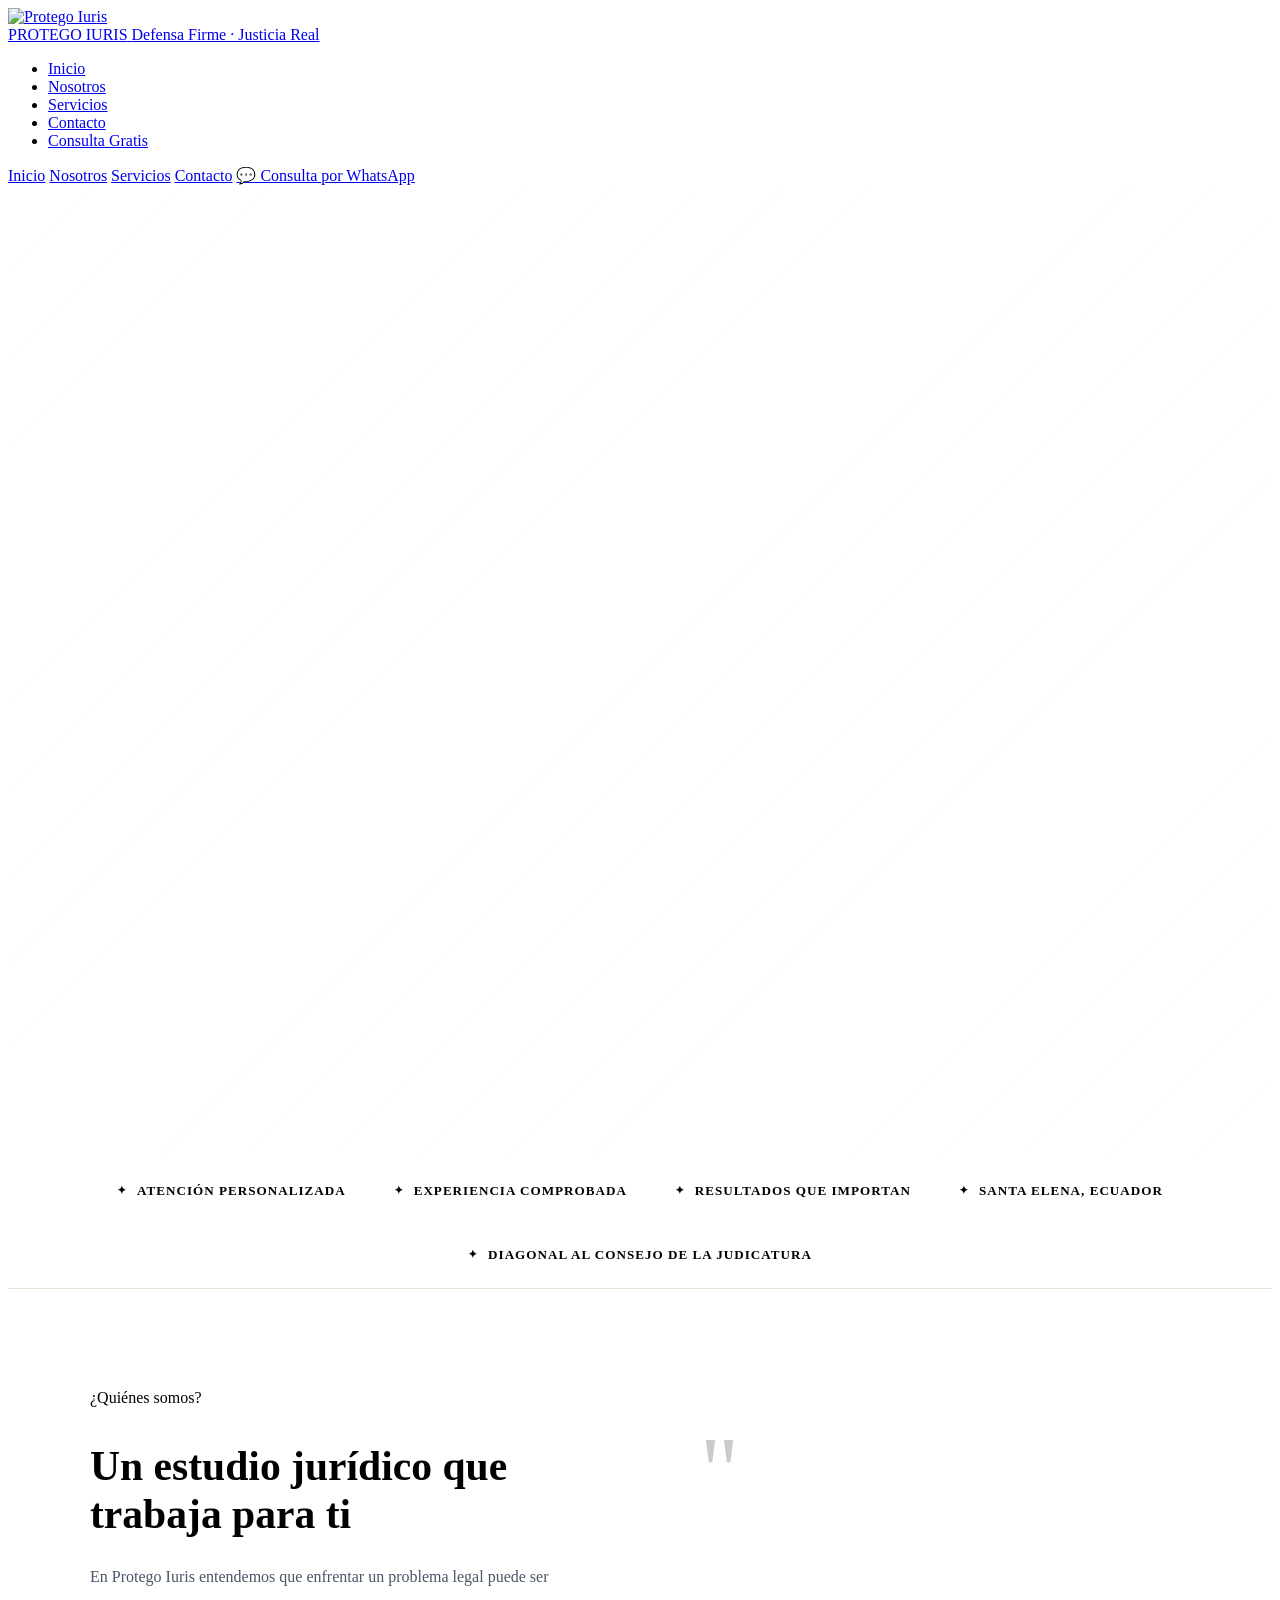
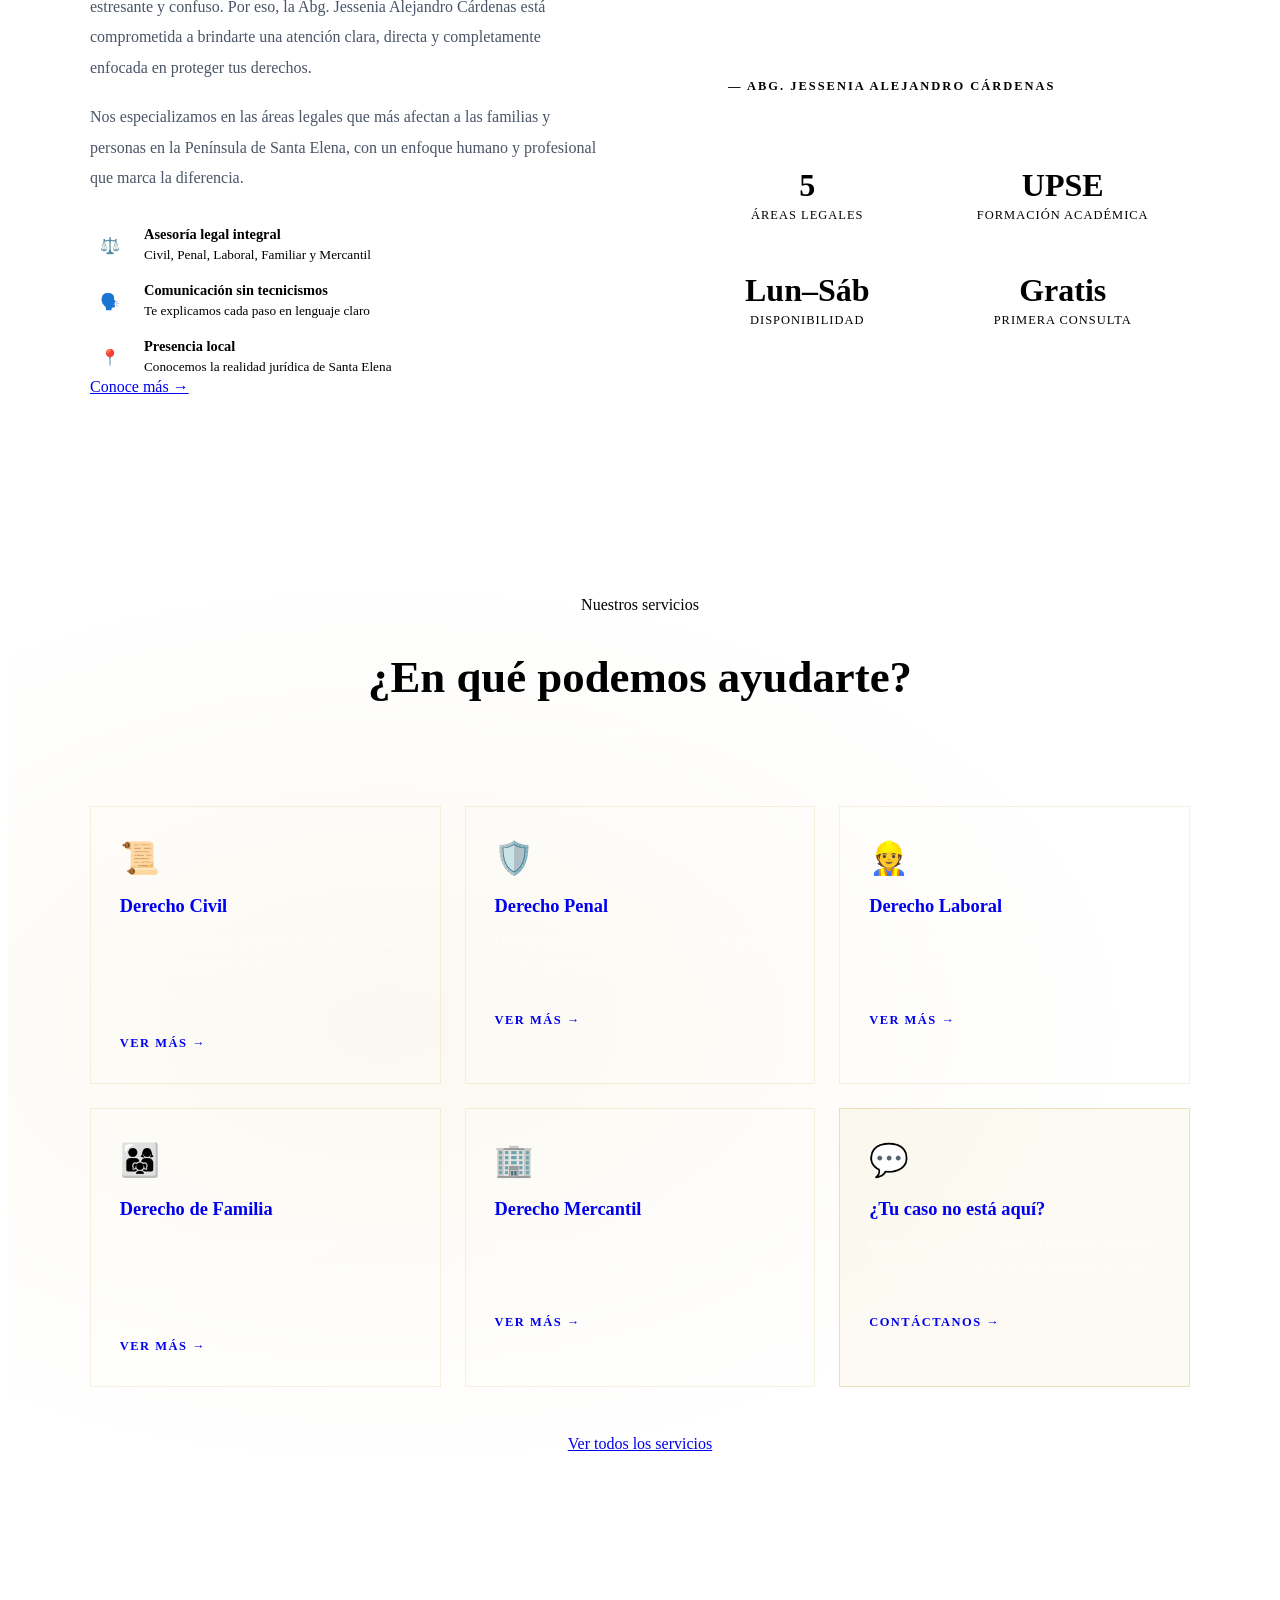
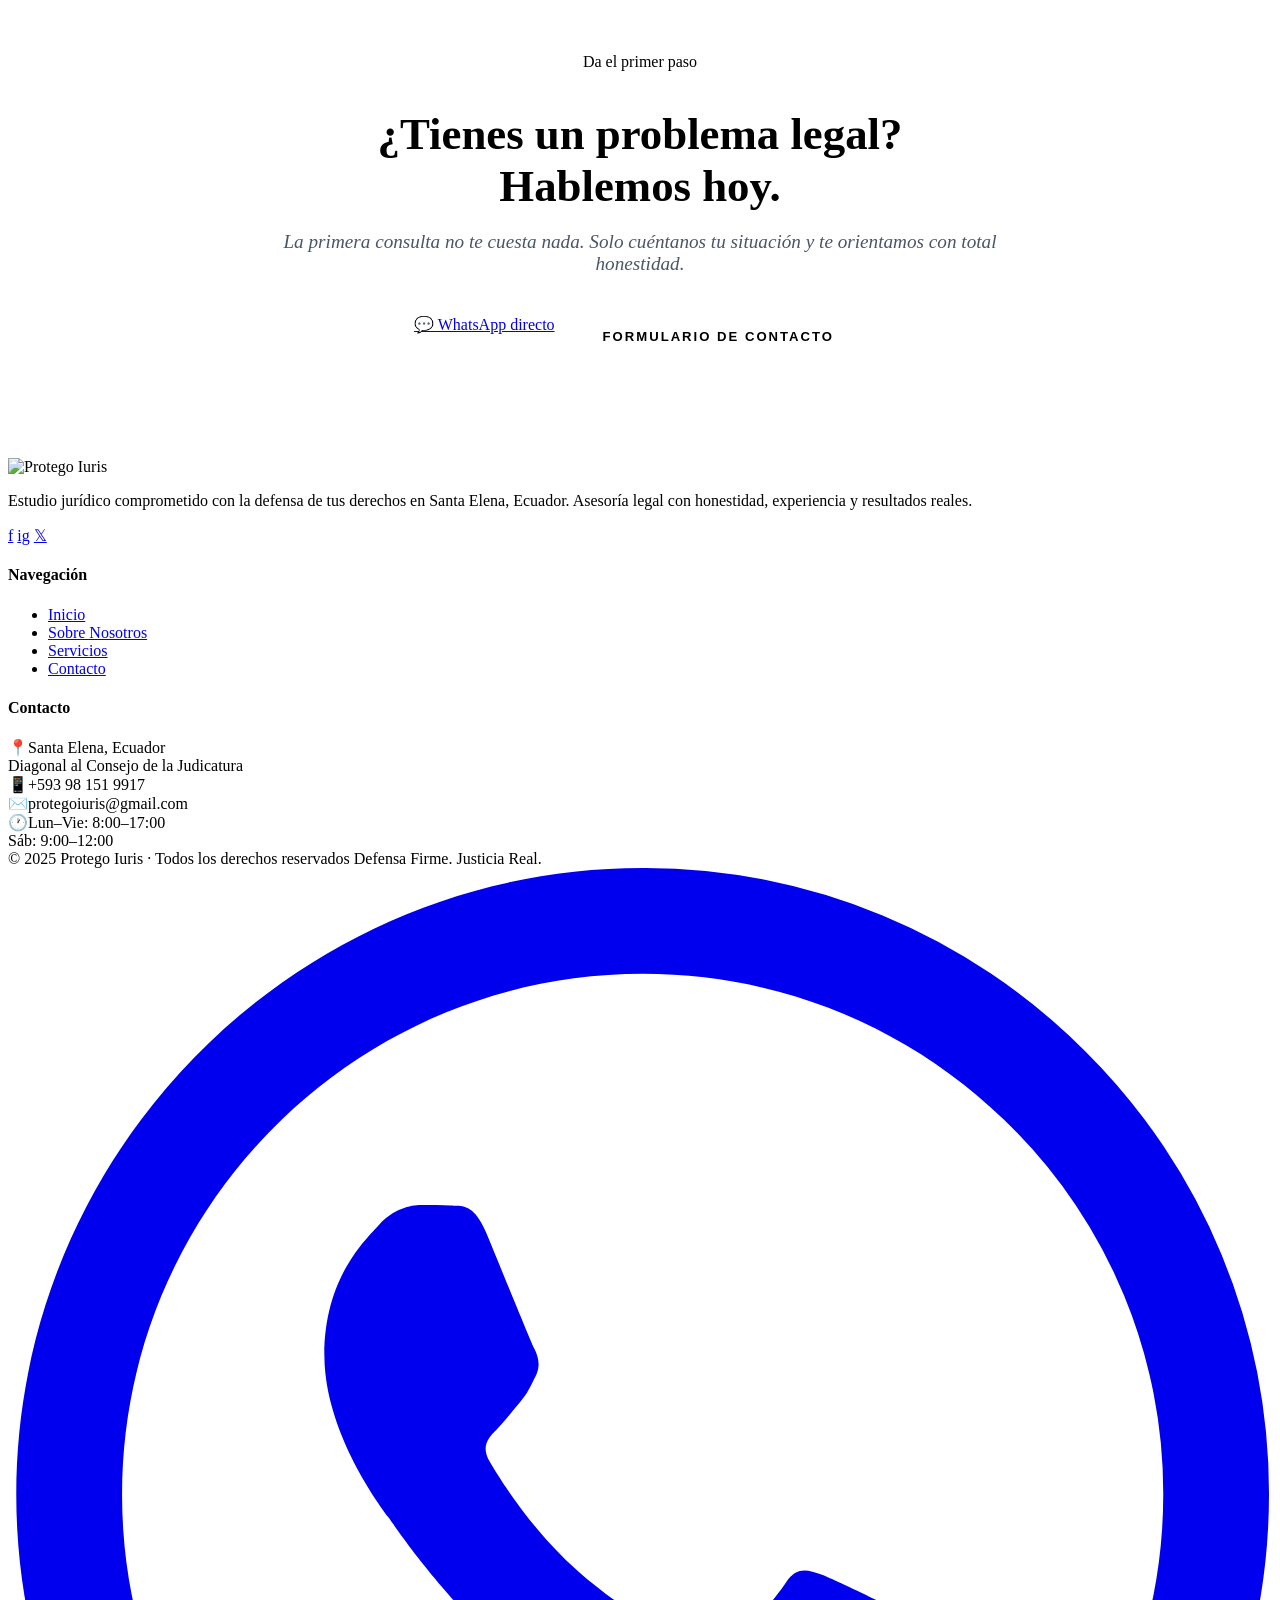
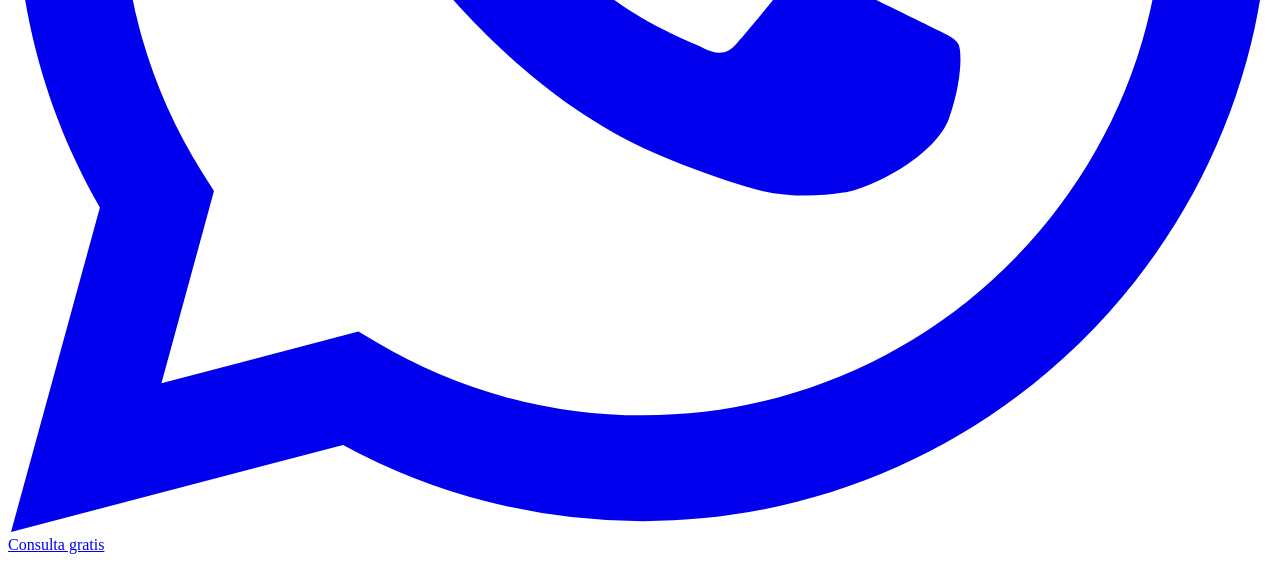
==== index.html @ c6a7cbed "Crear index.html" ====
<!DOCTYPE html>

<html lang="es">
<head>
  <meta charset="UTF-8"/>
  <meta name="viewport" content="width=device-width, initial-scale=1.0"/>
  <meta name="description" content="Protego Iuris — Estudio jurídico en Santa Elena, Ecuador. Defensa legal en derecho civil, penal, laboral, familiar y mercantil. Abg. Jessenia Alejandro Cárdenas."/>
  <title>Protego Iuris | Defensa Firme, Justicia Real</title>
  <link rel="stylesheet" href="styles.css"/>
  <style>
    /* ===== HERO ===== */
    .hero {
      min-height: 100vh;
      background: linear-gradient(135deg, var(--navy-dark) 0%, var(--navy) 55%, #1E3560 100%);
      display: flex;
      align-items: center;
      position: relative;
      overflow: hidden;
      padding-top: 72px;
    }

```
.hero::before {
  content: '';
  position: absolute;
  inset: 0;
  background: 
    radial-gradient(ellipse at 80% 50%, rgba(201,160,48,0.1) 0%, transparent 60%),
    radial-gradient(ellipse at 20% 80%, rgba(201,160,48,0.05) 0%, transparent 50%);
}

/* Diagonal decorativo */
.hero::after {
  content: '';
  position: absolute;
  right: 0;
  top: 0;
  bottom: 0;
  width: 42%;
  background: rgba(255,255,255,0.02);
  clip-path: polygon(15% 0, 100% 0, 100% 100%, 0% 100%);
}

/* Líneas decorativas de fondo */
.hero-bg-lines {
  position: absolute;
  inset: 0;
  overflow: hidden;
  pointer-events: none;
}

.hero-bg-lines::before {
  content: '';
  position: absolute;
  top: -50%;
  left: -10%;
  width: 120%;
  height: 200%;
  background: repeating-linear-gradient(
    -45deg,
    transparent,
    transparent 60px,
    rgba(201,160,48,0.015) 60px,
    rgba(201,160,48,0.015) 61px
  );
}

.hero-inner {
  max-width: 1200px;
  margin: 0 auto;
  padding: 0 2rem;
  display: grid;
  grid-template-columns: 1fr 1fr;
  gap: 4rem;
  align-items: center;
  position: relative;
  z-index: 1;
  width: 100%;
}

.hero-content {
  opacity: 0;
  animation: fadeUp 1s ease 0.2s forwards;
}

.hero-badge {
  display: inline-flex;
  align-items: center;
  gap: 8px;
  background: rgba(201,160,48,0.12);
  border: 1px solid rgba(201,160,48,0.3);
  padding: 6px 16px;
  border-radius: 2px;
  margin-bottom: 1.5rem;
}

.hero-badge span {
  font-size: 0.72rem;
  letter-spacing: 3px;
  text-transform: uppercase;
  color: var(--gold);
  font-weight: 700;
}

.hero-badge::before {
  content: '';
  width: 6px;
  height: 6px;
  border-radius: 50%;
  background: var(--gold);
  animation: pulse-gold 2s infinite;
}

@keyframes pulse-gold {
  0%, 100% { opacity: 1; transform: scale(1); }
  50% { opacity: 0.5; transform: scale(0.8); }
}

.hero h1 {
  font-size: clamp(2.4rem, 5vw, 3.8rem);
  color: var(--white);
  line-height: 1.1;
  margin-bottom: 1.5rem;
}

.hero h1 em {
  color: var(--gold);
  font-style: normal;
}

.hero-desc {
  font-family: 'Cormorant Garamond', serif;
  font-size: 1.2rem;
  color: rgba(255,255,255,0.72);
  margin-bottom: 2.5rem;
  line-height: 1.8;
  max-width: 480px;
}

.hero-buttons {
  display: flex;
  gap: 1rem;
  flex-wrap: wrap;
  margin-bottom: 3rem;
}

.hero-stats {
  display: flex;
  gap: 2.5rem;
  padding-top: 2rem;
  border-top: 1px solid var(--border);
}

.hero-stat-num {
  font-family: 'Playfair Display', serif;
  font-size: 2rem;
  color: var(--gold);
  font-weight: 700;
  line-height: 1;
}

.hero-stat-label {
  font-size: 0.78rem;
  color: rgba(255,255,255,0.55);
  letter-spacing: 1px;
  margin-top: 4px;
}

/* Hero visual */
.hero-visual {
  display: flex;
  justify-content: center;
  align-items: center;
  position: relative;
  opacity: 0;
  animation: fadeIn 1.2s ease 0.5s forwards;
}

.hero-img-wrap {
  position: relative;
  width: 380px;
  height: 460px;
}

.hero-img-wrap img {
  width: 100%;
  height: 100%;
  object-fit: cover;
  object-position: center top;
  display: block;
  position: relative;
  z-index: 2;
  clip-path: polygon(0 0, 100% 0, 100% 90%, 90% 100%, 0 100%);
}

/* Marco dorado */
.hero-img-frame {
  position: absolute;
  top: -14px;
  right: -14px;
  bottom: 14px;
  left: 14px;
  border: 2px solid var(--gold);
  opacity: 0.4;
  z-index: 1;
  clip-path: polygon(0 0, 100% 0, 100% 90%, 90% 100%, 0 100%);
}

.hero-img-badge {
  position: absolute;
  bottom: -20px;
  left: -20px;
  background: var(--gold);
  color: var(--navy);
  padding: 16px 20px;
  z-index: 3;
  text-align: center;
}

.hero-img-badge strong {
  display: block;
  font-family: 'Playfair Display', serif;
  font-size: 1rem;
  font-weight: 700;
}

.hero-img-badge span {
  font-size: 0.7rem;
  font-weight: 300;
  letter-spacing: 1px;
}

/* ===== TRUST BAR ===== */
.trust-bar {
  background: var(--off-white);
  border-top: 3px solid var(--gold);
  border-bottom: 1px solid #e8e0d0;
  padding: 1.6rem 2rem;
}

.trust-bar-inner {
  max-width: 1100px;
  margin: 0 auto;
  display: flex;
  justify-content: center;
  gap: 3rem;
  flex-wrap: wrap;
}

.trust-item {
  display: flex;
  align-items: center;
  gap: 10px;
  font-size: 0.82rem;
  font-weight: 700;
  letter-spacing: 1px;
  text-transform: uppercase;
  color: var(--navy);
}

.trust-item::before {
  content: '✦';
  color: var(--gold);
  font-size: 0.7rem;
}

/* ===== INTRO ===== */
.intro-section {
  padding: 100px 2rem;
  max-width: 1100px;
  margin: 0 auto;
  display: grid;
  grid-template-columns: 1fr 1fr;
  gap: 5rem;
  align-items: center;
}

.intro-text h2 {
  font-size: clamp(1.8rem, 3.5vw, 2.6rem);
  margin-bottom: 1.5rem;
  color: var(--navy);
}

.intro-text p {
  color: #4A5568;
  margin-bottom: 1.2rem;
  font-size: 1rem;
  line-height: 1.9;
}

.intro-features {
  display: flex;
  flex-direction: column;
  gap: 1rem;
  margin-top: 2rem;
}

.intro-feature {
  display: flex;
  gap: 14px;
  align-items: flex-start;
}

.intro-feature-icon {
  width: 40px;
  height: 40px;
  background: linear-gradient(135deg, var(--gold), var(--gold-dark));
  display: flex;
  align-items: center;
  justify-content: center;
  flex-shrink: 0;
  font-size: 1rem;
  clip-path: polygon(10px 0, 100% 0, 100% calc(100% - 10px), calc(100% - 10px) 100%, 0 100%, 0 10px);
}

.intro-feature-text strong {
  display: block;
  font-size: 0.9rem;
  color: var(--navy);
  margin-bottom: 2px;
}

.intro-feature-text span {
  font-size: 0.83rem;
  color: var(--text-light);
}

.intro-visual {
  position: relative;
}

.intro-quote-box {
  background: var(--navy);
  color: var(--white);
  padding: 3rem;
  position: relative;
  border-left: 4px solid var(--gold);
}

.intro-quote-box::before {
  content: '"';
  font-family: 'Playfair Display', serif;
  font-size: 6rem;
  color: var(--gold);
  opacity: 0.2;
  position: absolute;
  top: -10px;
  left: 20px;
  line-height: 1;
}

.intro-quote-box blockquote {
  font-family: 'Cormorant Garamond', serif;
  font-size: 1.4rem;
  font-style: italic;
  color: rgba(255,255,255,0.9);
  line-height: 1.7;
  margin-bottom: 1.5rem;
  position: relative;
}

.intro-quote-author {
  font-size: 0.78rem;
  letter-spacing: 2px;
  text-transform: uppercase;
  color: var(--gold);
  font-weight: 700;
}

.intro-mini-stats {
  display: grid;
  grid-template-columns: 1fr 1fr;
  gap: 1px;
  margin-top: 1px;
  background: var(--border);
}

.intro-mini-stat {
  background: var(--off-white);
  padding: 1.5rem;
  text-align: center;
}

.intro-mini-stat-num {
  font-family: 'Playfair Display', serif;
  font-size: 2rem;
  color: var(--gold);
  font-weight: 700;
}

.intro-mini-stat-label {
  font-size: 0.78rem;
  color: var(--text-light);
  text-transform: uppercase;
  letter-spacing: 1px;
  margin-top: 4px;
}

/* ===== SERVICIOS PREVIEW ===== */
.servicios-preview {
  background: var(--navy);
  padding: 100px 2rem;
  position: relative;
  overflow: hidden;
}

.servicios-preview::before {
  content: '';
  position: absolute;
  inset: 0;
  background: radial-gradient(ellipse at 30% 50%, rgba(201,160,48,0.07) 0%, transparent 60%);
}

.servicios-preview-inner {
  max-width: 1100px;
  margin: 0 auto;
  position: relative;
}

.section-header {
  text-align: center;
  margin-bottom: 4rem;
}

.section-header h2 {
  font-size: clamp(1.8rem, 4vw, 2.8rem);
  color: var(--white);
  margin-bottom: 1rem;
}

.section-header p {
  color: rgba(255,255,255,0.6);
  font-family: 'Cormorant Garamond', serif;
  font-size: 1.15rem;
  font-style: italic;
}

.servicios-grid {
  display: grid;
  grid-template-columns: repeat(3, 1fr);
  gap: 1.5rem;
  margin-bottom: 3rem;
}

.servicio-card {
  background: rgba(255,255,255,0.04);
  border: 1px solid rgba(201,160,48,0.15);
  padding: 2rem 1.8rem;
  transition: all 0.4s ease;
  position: relative;
  overflow: hidden;
  text-decoration: none;
  display: block;
}

.servicio-card::before {
  content: '';
  position: absolute;
  bottom: 0;
  left: 0;
  right: 0;
  height: 3px;
  background: linear-gradient(90deg, var(--gold), var(--gold-light));
  transform: scaleX(0);
  transition: transform 0.4s ease;
}

.servicio-card:hover {
  background: rgba(255,255,255,0.07);
  border-color: rgba(201,160,48,0.35);
  transform: translateY(-4px);
}

.servicio-card:hover::before {
  transform: scaleX(1);
}

.servicio-icon {
  font-size: 2rem;
  margin-bottom: 1.2rem;
  display: block;
}

.servicio-card h3 {
  font-size: 1.15rem;
  color: var(--white);
  margin-bottom: 0.8rem;
}

.servicio-card p {
  font-size: 0.88rem;
  color: rgba(255,255,255,0.55);
  line-height: 1.7;
}

.servicio-card .card-link {
  display: inline-flex;
  align-items: center;
  gap: 6px;
  margin-top: 1.2rem;
  font-size: 0.78rem;
  color: var(--gold);
  font-weight: 700;
  letter-spacing: 1.5px;
  text-transform: uppercase;
}

/* ===== CTA SECTION ===== */
.cta-section {
  padding: 100px 2rem;
  background: var(--off-white);
}

.cta-inner {
  max-width: 750px;
  margin: 0 auto;
  text-align: center;
}

.cta-inner h2 {
  font-size: clamp(1.8rem, 4vw, 2.8rem);
  color: var(--navy);
  margin-bottom: 1.2rem;
}

.cta-inner p {
  color: #4A5568;
  font-size: 1.05rem;
  margin-bottom: 2.5rem;
  font-family: 'Cormorant Garamond', serif;
  font-style: italic;
  font-size: 1.2rem;
}

.cta-buttons {
  display: flex;
  gap: 1rem;
  justify-content: center;
  flex-wrap: wrap;
}

.btn-navy {
  display: inline-flex;
  align-items: center;
  gap: 8px;
  background: var(--navy);
  color: var(--white);
  padding: 14px 32px;
  font-family: 'Lato', sans-serif;
  font-size: 0.82rem;
  font-weight: 700;
  letter-spacing: 2px;
  text-transform: uppercase;
  text-decoration: none;
  transition: all 0.3s;
  clip-path: polygon(0 0, calc(100% - 10px) 0, 100% 10px, 100% 100%, 10px 100%, 0 calc(100% - 10px));
}

.btn-navy:hover {
  background: var(--navy-mid);
  transform: translateY(-2px);
}

/* ===== RESPONSIVE ===== */
@media (max-width: 900px) {
  .hero-inner { grid-template-columns: 1fr; gap: 3rem; }
  .hero-visual { display: none; }
  .intro-section { grid-template-columns: 1fr; gap: 3rem; }
  .servicios-grid { grid-template-columns: 1fr 1fr; }
}

@media (max-width: 600px) {
  .servicios-grid { grid-template-columns: 1fr; }
  .hero-stats { gap: 1.5rem; }
  .trust-bar-inner { gap: 1.5rem; }
}
```

  </style>
</head>
<body>

<!-- NAVBAR -->

<nav class="navbar" id="navbar">
  <a href="index.html" class="nav-brand">
    <img src="logo.png" alt="Protego Iuris" class="nav-logo"/>
    <div class="nav-brand-text">
      <span class="nav-brand-name">PROTEGO IURIS</span>
      <span class="nav-brand-tagline">Defensa Firme · Justicia Real</span>
    </div>
  </a>
  <ul class="nav-links">
    <li><a href="index.html" class="active">Inicio</a></li>
    <li><a href="sobre-nosotros.html">Nosotros</a></li>
    <li><a href="servicios.html">Servicios</a></li>
    <li><a href="contacto.html">Contacto</a></li>
    <li><a href="https://wa.me/593981519917?text=Hola%2C%20me%20gustar%C3%ADa%20obtener%20informaci%C3%B3n%20sobre%20los%20servicios%20de%20Protego%20Iuris." target="_blank" class="nav-cta">Consulta Gratis</a></li>
  </ul>
  <div class="nav-toggle" id="navToggle">
    <span></span><span></span><span></span>
  </div>
</nav>

<!-- MOBILE MENU -->

<div class="mobile-menu" id="mobileMenu">
  <a href="index.html">Inicio</a>
  <a href="sobre-nosotros.html">Nosotros</a>
  <a href="servicios.html">Servicios</a>
  <a href="contacto.html">Contacto</a>
  <a href="https://wa.me/593981519917?text=Hola%2C%20me%20gustar%C3%ADa%20obtener%20informaci%C3%B3n%20sobre%20los%20servicios%20de%20Protego%20Iuris." target="_blank">💬 Consulta por WhatsApp</a>
</div>

<!-- HERO -->

<section class="hero">
  <div class="hero-bg-lines"></div>
  <div class="hero-inner">
    <div class="hero-content">
      <div class="hero-badge">
        <span>Estudio Jurídico · Santa Elena, Ecuador</span>
      </div>
      <h1>Tu <em>defensa firme,</em><br/>tu justicia real.</h1>
      <p class="hero-desc">Asesoría legal integral con experiencia, honestidad y compromiso. Porque cada caso es una familia, no solo un expediente.</p>
      <div class="hero-buttons">
        <a href="https://wa.me/593981519917?text=Hola%2C%20me%20gustar%C3%ADa%20obtener%20informaci%C3%B3n%20sobre%20los%20servicios%20de%20Protego%20Iuris." target="_blank" class="btn-primary">💬 Consulta Gratis</a>
        <a href="servicios.html" class="btn-outline">Ver Servicios</a>
      </div>
      <div class="hero-stats">
        <div>
          <div class="hero-stat-num">5+</div>
          <div class="hero-stat-label">Áreas de práctica</div>
        </div>
        <div>
          <div class="hero-stat-num">100%</div>
          <div class="hero-stat-label">Compromiso</div>
        </div>
        <div>
          <div class="hero-stat-num">24h</div>
          <div class="hero-stat-label">Respuesta WhatsApp</div>
        </div>
      </div>
    </div>
    <div class="hero-visual">
      <div class="hero-img-wrap">
        <img src="foto-abogada.png" alt="Abg. Jessenia Alejandro Cárdenas"/>
        <div class="hero-img-frame"></div>
        <div class="hero-img-badge">
          <strong>Abg. Jessenia Alejandro</strong>
          <span>Cárdenas · UPSE</span>
        </div>
      </div>
    </div>
  </div>
</section>

<!-- TRUST BAR -->

<div class="trust-bar">
  <div class="trust-bar-inner">
    <div class="trust-item">Atención personalizada</div>
    <div class="trust-item">Experiencia comprobada</div>
    <div class="trust-item">Resultados que importan</div>
    <div class="trust-item">Santa Elena, Ecuador</div>
    <div class="trust-item">Diagonal al Consejo de la Judicatura</div>
  </div>
</div>

<!-- INTRO -->

<section class="intro-section">
  <div class="intro-text">
    <span class="section-label">¿Quiénes somos?</span>
    <h2>Un estudio jurídico que trabaja <em style="color:var(--gold); font-style:normal;">para ti</em></h2>
    <div class="gold-line"></div>
    <p>En Protego Iuris entendemos que enfrentar un problema legal puede ser estresante y confuso. Por eso, la Abg. Jessenia Alejandro Cárdenas está comprometida a brindarte una atención clara, directa y completamente enfocada en proteger tus derechos.</p>
    <p>Nos especializamos en las áreas legales que más afectan a las familias y personas en la Península de Santa Elena, con un enfoque humano y profesional que marca la diferencia.</p>
    <div class="intro-features">
      <div class="intro-feature">
        <div class="intro-feature-icon">⚖️</div>
        <div class="intro-feature-text">
          <strong>Asesoría legal integral</strong>
          <span>Civil, Penal, Laboral, Familiar y Mercantil</span>
        </div>
      </div>
      <div class="intro-feature">
        <div class="intro-feature-icon">🗣️</div>
        <div class="intro-feature-text">
          <strong>Comunicación sin tecnicismos</strong>
          <span>Te explicamos cada paso en lenguaje claro</span>
        </div>
      </div>
      <div class="intro-feature">
        <div class="intro-feature-icon">📍</div>
        <div class="intro-feature-text">
          <strong>Presencia local</strong>
          <span>Conocemos la realidad jurídica de Santa Elena</span>
        </div>
      </div>
    </div>
    <a href="sobre-nosotros.html" class="btn-primary" style="margin-top:2rem;">Conoce más →</a>
  </div>
  <div class="intro-visual">
    <div class="intro-quote-box">
      <blockquote>"La justicia no es solo una palabra — es el resultado de una defensa firme, preparada y comprometida con tus derechos."</blockquote>
      <div class="intro-quote-author">— Abg. Jessenia Alejandro Cárdenas</div>
    </div>
    <div class="intro-mini-stats">
      <div class="intro-mini-stat">
        <div class="intro-mini-stat-num">5</div>
        <div class="intro-mini-stat-label">Áreas legales</div>
      </div>
      <div class="intro-mini-stat">
        <div class="intro-mini-stat-num">UPSE</div>
        <div class="intro-mini-stat-label">Formación académica</div>
      </div>
      <div class="intro-mini-stat">
        <div class="intro-mini-stat-num">Lun–Sáb</div>
        <div class="intro-mini-stat-label">Disponibilidad</div>
      </div>
      <div class="intro-mini-stat">
        <div class="intro-mini-stat-num">Gratis</div>
        <div class="intro-mini-stat-label">Primera consulta</div>
      </div>
    </div>
  </div>
</section>

<!-- SERVICIOS PREVIEW -->

<section class="servicios-preview">
  <div class="servicios-preview-inner">
    <div class="section-header">
      <span class="section-label">Nuestros servicios</span>
      <h2>¿En qué podemos ayudarte?</h2>
      <div class="gold-line center"></div>
      <p>Soluciones legales para las situaciones que más importan en tu vida</p>
    </div>
    <div class="servicios-grid">
      <a href="servicios.html#civil" class="servicio-card">
        <span class="servicio-icon">📜</span>
        <h3>Derecho Civil</h3>
        <p>Contratos, herencias, propiedades, cobro de deudas y responsabilidad civil. Protegemos tus bienes y derechos.</p>
        <div class="card-link">Ver más →</div>
      </a>
      <a href="servicios.html#penal" class="servicio-card">
        <span class="servicio-icon">🛡️</span>
        <h3>Derecho Penal</h3>
        <p>Defensa y representación ante acusaciones penales. Garantizamos tu derecho a un proceso justo.</p>
        <div class="card-link">Ver más →</div>
      </a>
      <a href="servicios.html#laboral" class="servicio-card">
        <span class="servicio-icon">👷</span>
        <h3>Derecho Laboral</h3>
        <p>Despidos injustificados, liquidaciones, acoso laboral y reclamo de beneficios de ley.</p>
        <div class="card-link">Ver más →</div>
      </a>
      <a href="servicios.html#familiar" class="servicio-card">
        <span class="servicio-icon">👨‍👩‍👧</span>
        <h3>Derecho de Familia</h3>
        <p>Divorcios, tenencia de hijos, pensiones alimenticias, adopciones y reconocimiento de paternidad.</p>
        <div class="card-link">Ver más →</div>
      </a>
      <a href="servicios.html#mercantil" class="servicio-card">
        <span class="servicio-icon">🏢</span>
        <h3>Derecho Mercantil</h3>
        <p>Constitución de empresas, contratos comerciales, fusiones y resolución de conflictos empresariales.</p>
        <div class="card-link">Ver más →</div>
      </a>
      <a href="contacto.html" class="servicio-card" style="background: rgba(201,160,48,0.06); border-color: rgba(201,160,48,0.3);">
        <span class="servicio-icon">💬</span>
        <h3>¿Tu caso no está aquí?</h3>
        <p>Contáctanos y te orientamos. Atendemos consultas generales y te referimos al área correcta sin costo.</p>
        <div class="card-link">Contáctanos →</div>
      </a>
    </div>
    <div style="text-align:center;">
      <a href="servicios.html" class="btn-primary">Ver todos los servicios</a>
    </div>
  </div>
</section>

<!-- CTA FINAL -->

<section class="cta-section">
  <div class="cta-inner">
    <span class="section-label">Da el primer paso</span>
    <h2>¿Tienes un problema legal?<br/>Hablemos hoy.</h2>
    <div class="gold-line center"></div>
    <p>La primera consulta no te cuesta nada. Solo cuéntanos tu situación y te orientamos con total honestidad.</p>
    <div class="cta-buttons">
      <a href="https://wa.me/593981519917?text=Hola%2C%20me%20gustar%C3%ADa%20obtener%20informaci%C3%B3n%20sobre%20los%20servicios%20de%20Protego%20Iuris." target="_blank" class="btn-primary">💬 WhatsApp directo</a>
      <a href="contacto.html" class="btn-navy">Formulario de contacto</a>
    </div>
  </div>
</section>

<!-- FOOTER -->

<footer>
  <div class="footer-grid">
    <div class="footer-brand">
      <img src="logo.png" alt="Protego Iuris"/>
      <p>Estudio jurídico comprometido con la defensa de tus derechos en Santa Elena, Ecuador. Asesoría legal con honestidad, experiencia y resultados reales.</p>
      <div class="footer-socials">
        <a href="https://facebook.com/protegoiuris" target="_blank" title="Facebook">f</a>
        <a href="https://instagram.com/protegoiuris" target="_blank" title="Instagram">ig</a>
        <a href="https://x.com/protegoiuris" target="_blank" title="X / Twitter">𝕏</a>
      </div>
    </div>
    <div class="footer-col">
      <h4>Navegación</h4>
      <ul>
        <li><a href="index.html">Inicio</a></li>
        <li><a href="sobre-nosotros.html">Sobre Nosotros</a></li>
        <li><a href="servicios.html">Servicios</a></li>
        <li><a href="contacto.html">Contacto</a></li>
      </ul>
    </div>
    <div class="footer-col">
      <h4>Contacto</h4>
      <div class="footer-contact-item"><span>📍</span><span>Santa Elena, Ecuador<br/>Diagonal al Consejo de la Judicatura</span></div>
      <div class="footer-contact-item"><span>📱</span><span>+593 98 151 9917</span></div>
      <div class="footer-contact-item"><span>✉️</span><span>protegoiuris@gmail.com</span></div>
      <div class="footer-contact-item"><span>🕐</span><span>Lun–Vie: 8:00–17:00<br/>Sáb: 9:00–12:00</span></div>
    </div>
  </div>
  <div class="footer-bottom">
    <span>© 2025 Protego Iuris · Todos los derechos reservados</span>
    <span class="footer-tagline">Defensa Firme. Justicia Real.</span>
  </div>
</footer>

<!-- WHATSAPP FLOTANTE -->

<a class="whatsapp-float" href="https://wa.me/593981519917?text=Hola%2C%20me%20gustar%C3%ADa%20obtener%20informaci%C3%B3n%20sobre%20los%20servicios%20de%20Protego%20Iuris." target="_blank">
  <svg viewBox="0 0 24 24" fill="currentColor">
    <path d="M17.472 14.382c-.297-.149-1.758-.867-2.03-.967-.273-.099-.471-.148-.67.15-.197.297-.767.966-.94 1.164-.173.199-.347.223-.644.075-.297-.15-1.255-.463-2.39-1.475-.883-.788-1.48-1.761-1.653-2.059-.173-.297-.018-.458.13-.606.134-.133.298-.347.446-.52.149-.174.198-.298.298-.497.099-.198.05-.371-.025-.52-.075-.149-.669-1.612-.916-2.207-.242-.579-.487-.5-.669-.51-.173-.008-.371-.01-.57-.01-.198 0-.52.074-.792.372-.272.297-1.04 1.016-1.04 2.479 0 1.462 1.065 2.875 1.213 3.074.149.198 2.096 3.2 5.077 4.487.709.306 1.262.489 1.694.625.712.227 1.36.195 1.871.118.571-.085 1.758-.719 2.006-1.413.248-.694.248-1.289.173-1.413-.074-.124-.272-.198-.57-.347m-5.421 7.403h-.004a9.87 9.87 0 01-5.031-1.378l-.361-.214-3.741.982.998-3.648-.235-.374a9.86 9.86 0 01-1.51-5.26c.001-5.45 4.436-9.884 9.888-9.884 2.64 0 5.122 1.03 6.988 2.898a9.825 9.825 0 012.893 6.994c-.003 5.45-4.437 9.884-9.885 9.884m8.413-18.297A11.815 11.815 0 0012.05 0C5.495 0 .16 5.335.157 11.892c0 2.096.547 4.142 1.588 5.945L.057 24l6.305-1.654a11.882 11.882 0 005.683 1.448h.005c6.554 0 11.89-5.335 11.893-11.893a11.821 11.821 0 00-3.48-8.413z"/>
  </svg>
  <span>Consulta gratis</span>
</a>

<script>
  // Navbar scroll
  window.addEventListener('scroll', () => {
    document.getElementById('navbar').classList.toggle('scrolled', window.scrollY > 50);
  });
  // Mobile menu
  document.getElementById('navToggle').addEventListener('click', () => {
    document.getElementById('mobileMenu').classList.toggle('open');
  });
</script>

</body>
</html>
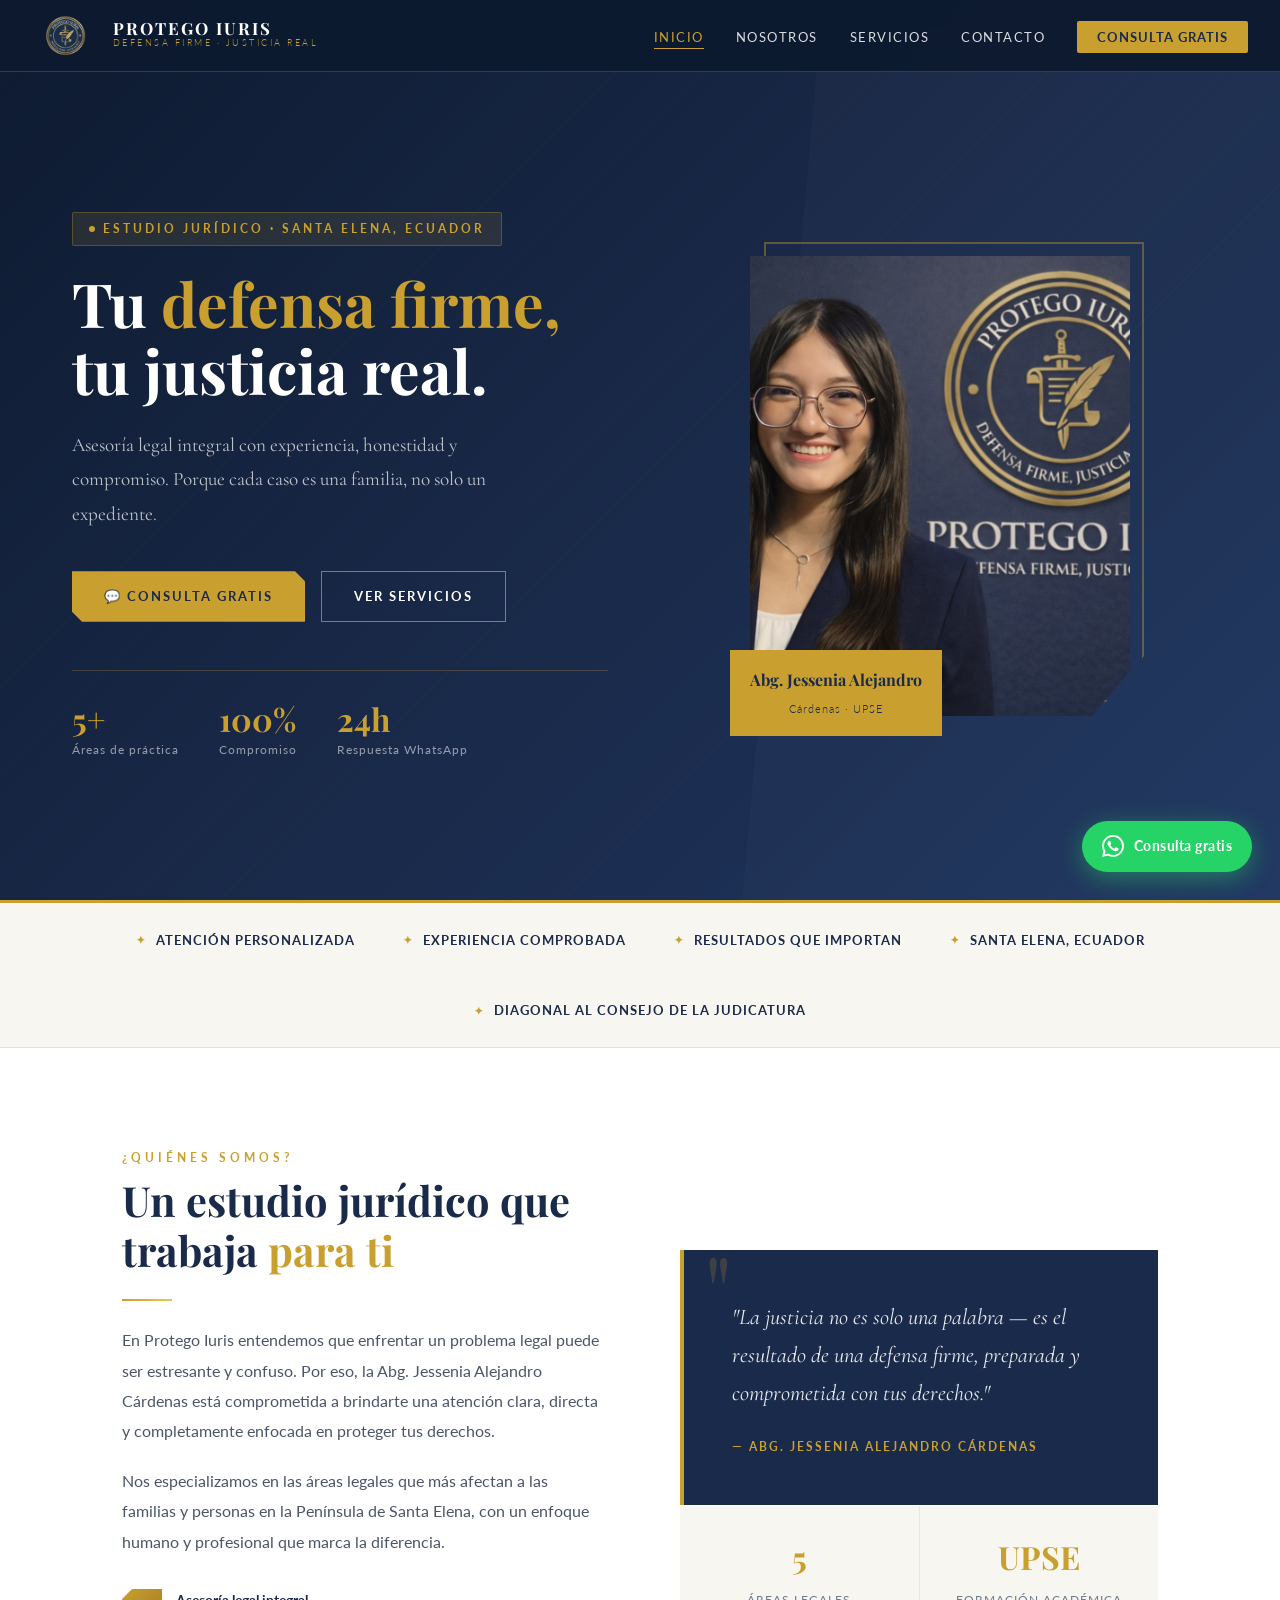
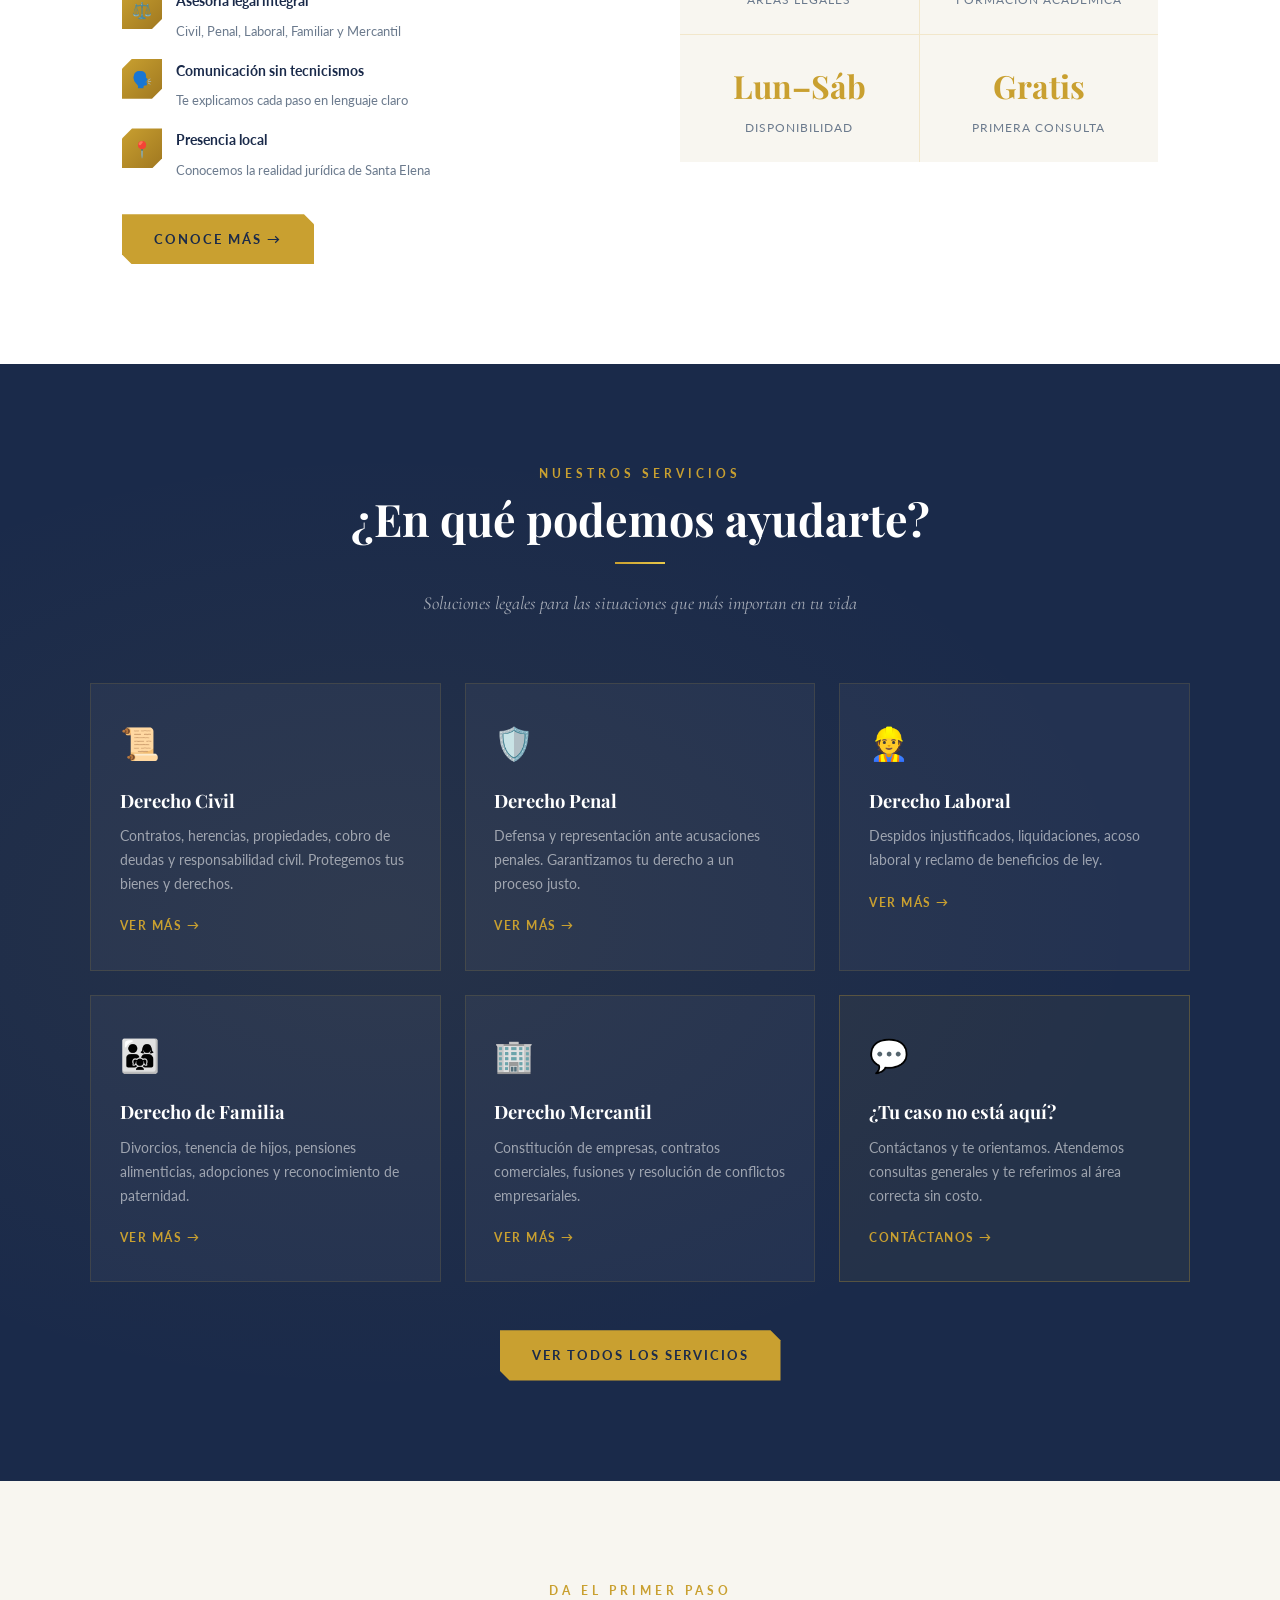
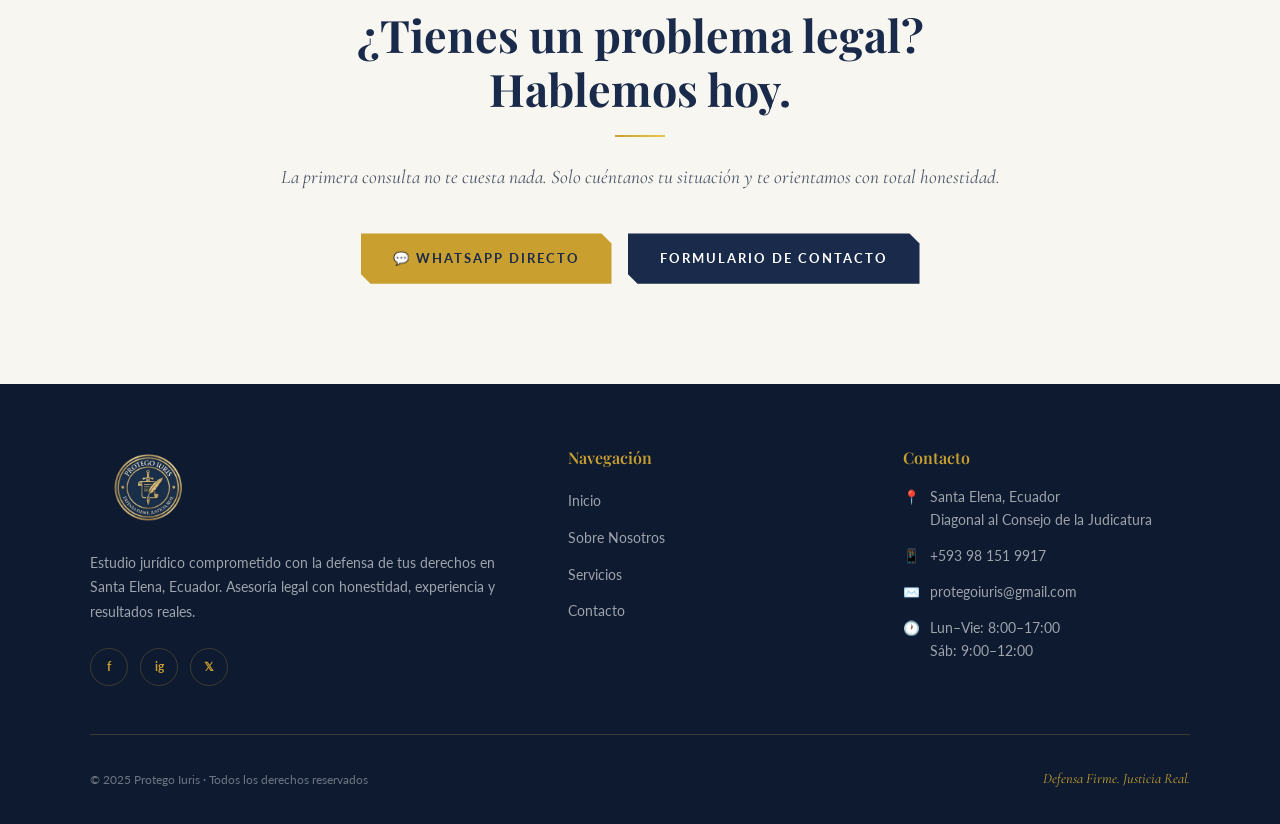
==== commit 9b9286ab: "Enhance mobile menu toggle with active state Refactor mobile menu toggle functionality to include ac" ====
--- a/index.html
+++ b/index.html
@@ -842,15 +842,25 @@
 </a>
 
 <script>
-  // Navbar scroll
   window.addEventListener('scroll', () => {
     document.getElementById('navbar').classList.toggle('scrolled', window.scrollY > 50);
   });
-  // Mobile menu
-  document.getElementById('navToggle').addEventListener('click', () => {
-    document.getElementById('mobileMenu').classList.toggle('open');
+
+  const toggle = document.getElementById('navToggle');
+  const menu = document.getElementById('mobileMenu');
+
+  toggle.addEventListener('click', () => {
+    menu.classList.toggle('open');
+    toggle.classList.toggle('active');
+  });
+
+  menu.querySelectorAll('a').forEach(link => {
+    link.addEventListener('click', () => {
+      menu.classList.remove('open');
+      toggle.classList.remove('active');
+    });
   });
 </script>
 
 </body>
-</html>+</html>
--- a/styles.css
+++ b/styles.css
@@ -0,0 +1,577 @@
+/* ============================================
+   PROTEGO IURIS — Estilos Globales
+   Colores: Azul marino #1A2A4A | Dorado #C9A030
+   ============================================ */
+
+@import url('https://fonts.googleapis.com/css2?family=Playfair+Display:ital,wght@0,400;0,600;0,700;0,900;1,400;1,600&family=Cormorant+Garamond:ital,wght@0,300;0,400;0,500;0,600;1,300;1,400&family=Lato:wght@300;400;700&display=swap');
+
+:root {
+  --navy: #1A2A4A;
+  --navy-dark: #0D1A30;
+  --navy-mid: #243550;
+  --gold: #C9A030;
+  --gold-light: #E8C84A;
+  --gold-dark: #A07820;
+  --white: #FFFFFF;
+  --off-white: #F8F6F0;
+  --text-light: #6B7A8D;
+  --border: rgba(201, 160, 48, 0.25);
+  --shadow: 0 8px 40px rgba(13, 26, 48, 0.15);
+  --shadow-gold: 0 4px 20px rgba(201, 160, 48, 0.2);
+}
+
+*, *::before, *::after {
+  box-sizing: border-box;
+  margin: 0;
+  padding: 0;
+}
+
+html {
+  scroll-behavior: smooth;
+}
+
+body {
+  font-family: 'Lato', sans-serif;
+  color: var(--navy);
+  background: var(--white);
+  overflow-x: hidden;
+  line-height: 1.7;
+}
+
+h1, h2, h3, h4 {
+  font-family: 'Playfair Display', serif;
+  line-height: 1.2;
+}
+
+/* ===== NAVBAR ===== */
+.navbar {
+  position: fixed;
+  top: 0;
+  left: 0;
+  right: 0;
+  z-index: 1000;
+  background: rgba(13, 26, 48, 0.97);
+  backdrop-filter: blur(12px);
+  border-bottom: 1px solid var(--border);
+  padding: 0 2rem;
+  height: 72px;
+  display: flex;
+  align-items: center;
+  justify-content: space-between;
+  transition: all 0.3s ease;
+}
+
+.navbar.scrolled {
+  height: 62px;
+  box-shadow: 0 4px 30px rgba(0,0,0,0.3);
+}
+
+.nav-brand {
+  display: flex;
+  align-items: center;
+  gap: 12px;
+  text-decoration: none;
+}
+
+.nav-logo {
+  height: 46px;
+  width: auto;
+}
+
+.nav-brand-text {
+  display: flex;
+  flex-direction: column;
+}
+
+.nav-brand-name {
+  font-family: 'Playfair Display', serif;
+  font-size: 1.05rem;
+  font-weight: 700;
+  color: var(--white);
+  letter-spacing: 2px;
+  line-height: 1;
+}
+
+.nav-brand-tagline {
+  font-size: 0.55rem;
+  color: var(--gold);
+  letter-spacing: 2.5px;
+  font-weight: 300;
+  text-transform: uppercase;
+}
+
+.nav-links {
+  display: flex;
+  align-items: center;
+  gap: 2rem;
+  list-style: none;
+}
+
+.nav-links a {
+  color: rgba(255,255,255,0.85);
+  text-decoration: none;
+  font-size: 0.82rem;
+  letter-spacing: 1.5px;
+  text-transform: uppercase;
+  font-weight: 400;
+  transition: color 0.3s;
+  position: relative;
+  padding-bottom: 4px;
+}
+
+.nav-links a::after {
+  content: '';
+  position: absolute;
+  bottom: 0;
+  left: 0;
+  width: 0;
+  height: 1px;
+  background: var(--gold);
+  transition: width 0.3s ease;
+}
+
+.nav-links a:hover,
+.nav-links a.active {
+  color: var(--gold);
+}
+
+.nav-links a:hover::after,
+.nav-links a.active::after {
+  width: 100%;
+}
+
+.nav-cta {
+  background: var(--gold) !important;
+  color: var(--navy) !important;
+  padding: 8px 20px !important;
+  border-radius: 2px;
+  font-weight: 700 !important;
+  letter-spacing: 1px !important;
+  transition: background 0.3s, transform 0.2s !important;
+}
+
+.nav-cta:hover {
+  background: var(--gold-light) !important;
+  transform: translateY(-1px);
+}
+
+.nav-cta::after {
+  display: none !important;
+}
+
+/* Hamburger */
+.nav-toggle {
+  display: none;
+  flex-direction: column;
+  gap: 5px;
+  cursor: pointer;
+  padding: 4px;
+}
+
+.nav-toggle span {
+  display: block;
+  width: 24px;
+  height: 2px;
+  background: var(--white);
+  transition: all 0.3s;
+}
+
+/* Mobile Nav */
+.mobile-menu {
+  display: none;
+  position: fixed;
+  top: 72px;
+  left: 0;
+  right: 0;
+  background: var(--navy-dark);
+  padding: 1.5rem 2rem;
+  border-bottom: 2px solid var(--gold);
+  z-index: 999;
+  flex-direction: column;
+  gap: 1rem;
+}
+
+.mobile-menu.open {
+  display: flex;
+}
+
+.mobile-menu a {
+  color: rgba(255,255,255,0.85);
+  text-decoration: none;
+  font-size: 0.9rem;
+  letter-spacing: 1.5px;
+  text-transform: uppercase;
+  padding: 0.5rem 0;
+  border-bottom: 1px solid var(--border);
+  transition: color 0.3s;
+}
+
+.mobile-menu a:hover {
+  color: var(--gold);
+}
+
+/* ===== WHATSAPP FLOTANTE ===== */
+.whatsapp-float {
+  position: fixed;
+  bottom: 28px;
+  right: 28px;
+  z-index: 9999;
+  display: flex;
+  align-items: center;
+  gap: 10px;
+  background: #25D366;
+  color: white;
+  text-decoration: none;
+  padding: 14px 20px;
+  border-radius: 50px;
+  box-shadow: 0 6px 24px rgba(37, 211, 102, 0.45);
+  font-family: 'Lato', sans-serif;
+  font-size: 0.85rem;
+  font-weight: 700;
+  letter-spacing: 0.5px;
+  animation: pulse-green 2.5s infinite;
+  transition: transform 0.3s, box-shadow 0.3s;
+}
+
+.whatsapp-float:hover {
+  transform: translateY(-3px) scale(1.03);
+  box-shadow: 0 10px 32px rgba(37, 211, 102, 0.55);
+}
+
+.whatsapp-float svg {
+  width: 22px;
+  height: 22px;
+  flex-shrink: 0;
+}
+
+@keyframes pulse-green {
+  0%, 100% { box-shadow: 0 6px 24px rgba(37, 211, 102, 0.45); }
+  50% { box-shadow: 0 6px 32px rgba(37, 211, 102, 0.7); }
+}
+
+/* ===== FOOTER ===== */
+footer {
+  background: var(--navy-dark);
+  color: rgba(255,255,255,0.7);
+  padding: 4rem 2rem 2rem;
+}
+
+.footer-grid {
+  max-width: 1100px;
+  margin: 0 auto;
+  display: grid;
+  grid-template-columns: 1.5fr 1fr 1fr;
+  gap: 3rem;
+  padding-bottom: 3rem;
+  border-bottom: 1px solid var(--border);
+}
+
+.footer-brand img {
+  height: 80px;
+  margin-bottom: 1rem;
+}
+
+.footer-brand p {
+  font-size: 0.85rem;
+  line-height: 1.8;
+  color: rgba(255,255,255,0.6);
+  margin-bottom: 1.5rem;
+}
+
+.footer-socials {
+  display: flex;
+  gap: 12px;
+}
+
+.footer-socials a {
+  width: 38px;
+  height: 38px;
+  border: 1px solid var(--border);
+  border-radius: 50%;
+  display: flex;
+  align-items: center;
+  justify-content: center;
+  color: var(--gold);
+  text-decoration: none;
+  font-size: 0.75rem;
+  font-weight: 700;
+  transition: all 0.3s;
+  letter-spacing: 0;
+}
+
+.footer-socials a:hover {
+  background: var(--gold);
+  color: var(--navy);
+  border-color: var(--gold);
+}
+
+.footer-col h4 {
+  font-family: 'Playfair Display', serif;
+  color: var(--gold);
+  font-size: 1rem;
+  margin-bottom: 1.2rem;
+  font-weight: 600;
+}
+
+.footer-col ul {
+  list-style: none;
+}
+
+.footer-col ul li {
+  margin-bottom: 0.6rem;
+}
+
+.footer-col ul li a {
+  color: rgba(255,255,255,0.6);
+  text-decoration: none;
+  font-size: 0.85rem;
+  transition: color 0.3s;
+}
+
+.footer-col ul li a:hover {
+  color: var(--gold);
+}
+
+.footer-contact-item {
+  display: flex;
+  gap: 10px;
+  margin-bottom: 0.8rem;
+  font-size: 0.85rem;
+  color: rgba(255,255,255,0.6);
+  align-items: flex-start;
+}
+
+.footer-contact-item span:first-child {
+  color: var(--gold);
+  flex-shrink: 0;
+}
+
+.footer-bottom {
+  max-width: 1100px;
+  margin: 2rem auto 0;
+  display: flex;
+  justify-content: space-between;
+  align-items: center;
+  font-size: 0.78rem;
+  color: rgba(255,255,255,0.4);
+  flex-wrap: wrap;
+  gap: 0.5rem;
+}
+
+.footer-tagline {
+  font-family: 'Cormorant Garamond', serif;
+  font-style: italic;
+  color: var(--gold);
+  font-size: 0.9rem;
+}
+
+/* ===== SECCIÓN HEADER INTERNO ===== */
+.page-header {
+  background: linear-gradient(135deg, var(--navy-dark) 0%, var(--navy) 60%, #1E3560 100%);
+  padding: 140px 2rem 70px;
+  text-align: center;
+  position: relative;
+  overflow: hidden;
+}
+
+.page-header::before {
+  content: '';
+  position: absolute;
+  inset: 0;
+  background: radial-gradient(ellipse at 70% 50%, rgba(201,160,48,0.08) 0%, transparent 70%);
+}
+
+.page-header-ornament {
+  width: 60px;
+  height: 2px;
+  background: var(--gold);
+  margin: 0 auto 1.5rem;
+}
+
+.page-header h1 {
+  font-size: clamp(2rem, 5vw, 3.2rem);
+  color: var(--white);
+  margin-bottom: 1rem;
+}
+
+.page-header p {
+  color: rgba(255,255,255,0.7);
+  font-size: 1.05rem;
+  max-width: 540px;
+  margin: 0 auto;
+  font-family: 'Cormorant Garamond', serif;
+  font-style: italic;
+  font-size: 1.2rem;
+}
+
+/* ===== UTILIDADES ===== */
+.gold-line {
+  width: 50px;
+  height: 2px;
+  background: linear-gradient(90deg, var(--gold), var(--gold-light));
+  margin: 1rem 0 1.5rem;
+}
+
+.gold-line.center {
+  margin: 1rem auto 1.5rem;
+}
+
+.section-label {
+  font-size: 0.72rem;
+  letter-spacing: 4px;
+  text-transform: uppercase;
+  color: var(--gold);
+  font-weight: 700;
+  display: block;
+  margin-bottom: 0.5rem;
+}
+
+.btn-primary {
+  display: inline-flex;
+  align-items: center;
+  gap: 8px;
+  background: var(--gold);
+  color: var(--navy);
+  padding: 14px 32px;
+  font-family: 'Lato', sans-serif;
+  font-size: 0.82rem;
+  font-weight: 700;
+  letter-spacing: 2px;
+  text-transform: uppercase;
+  text-decoration: none;
+  border: none;
+  cursor: pointer;
+  transition: all 0.3s;
+  clip-path: polygon(0 0, calc(100% - 10px) 0, 100% 10px, 100% 100%, 10px 100%, 0 calc(100% - 10px));
+}
+
+.btn-primary:hover {
+  background: var(--gold-light);
+  transform: translateY(-2px);
+  box-shadow: var(--shadow-gold);
+}
+
+.btn-outline {
+  display: inline-flex;
+  align-items: center;
+  gap: 8px;
+  background: transparent;
+  color: var(--white);
+  padding: 13px 32px;
+  font-family: 'Lato', sans-serif;
+  font-size: 0.82rem;
+  font-weight: 700;
+  letter-spacing: 2px;
+  text-transform: uppercase;
+  text-decoration: none;
+  border: 1px solid rgba(255,255,255,0.4);
+  cursor: pointer;
+  transition: all 0.3s;
+}
+
+.btn-outline:hover {
+  border-color: var(--gold);
+  color: var(--gold);
+}
+
+/* Animaciones de entrada */
+@keyframes fadeUp {
+  from { opacity: 0; transform: translateY(30px); }
+  to { opacity: 1; transform: translateY(0); }
+}
+
+@keyframes fadeIn {
+  from { opacity: 0; }
+  to { opacity: 1; }
+}
+
+.animate-up {
+  animation: fadeUp 0.8s ease forwards;
+}
+
+.delay-1 { animation-delay: 0.15s; }
+.delay-2 { animation-delay: 0.3s; }
+.delay-3 { animation-delay: 0.45s; }
+.delay-4 { animation-delay: 0.6s; }
+
+/* ===== RESPONSIVE ===== */
+@media (max-width: 768px) {
+  .nav-links { display: none; }
+  .nav-toggle { display: flex; }
+  
+  .footer-grid {
+    grid-template-columns: 1fr;
+    gap: 2rem;
+  }
+
+  .footer-bottom {
+    flex-direction: column;
+    text-align: center;
+  }
+
+  .whatsapp-float span {
+    display: none;
+  }
+
+  .whatsapp-float {
+    padding: 14px;
+    border-radius: 50%;
+  }
+}
+/* ===== FIXES MÓVIL ===== */
+.nav-toggle.active span:nth-child(1) {
+  transform: translateY(7px) rotate(45deg);
+}
+.nav-toggle.active span:nth-child(2) {
+  opacity: 0;
+}
+.nav-toggle.active span:nth-child(3) {
+  transform: translateY(-7px) rotate(-45deg);
+}
+
+@media (max-width: 480px) {
+  .hero {
+    padding: 100px 1rem 3rem;
+  }
+  .hero h1 {
+    font-size: 2rem;
+  }
+  .hero-desc {
+    font-size: 1rem;
+  }
+  .hero-buttons {
+    flex-direction: column;
+  }
+  .hero-buttons a {
+    text-align: center;
+    justify-content: center;
+  }
+  .hero-stats {
+    gap: 1.2rem;
+    flex-wrap: wrap;
+  }
+  .hero-stat-num {
+    font-size: 1.5rem;
+  }
+  .trust-bar-inner {
+    flex-direction: column;
+    gap: 0.8rem;
+    align-items: flex-start;
+  }
+  .intro-section {
+    padding: 60px 1rem;
+  }
+  .intro-quote-box {
+    padding: 1.8rem;
+  }
+  .intro-quote-box blockquote {
+    font-size: 1.1rem;
+  }
+  .cta-buttons {
+    flex-direction: column;
+    align-items: center;
+  }
+  .servicios-preview {
+    padding: 60px 1rem;
+  }
+   }
